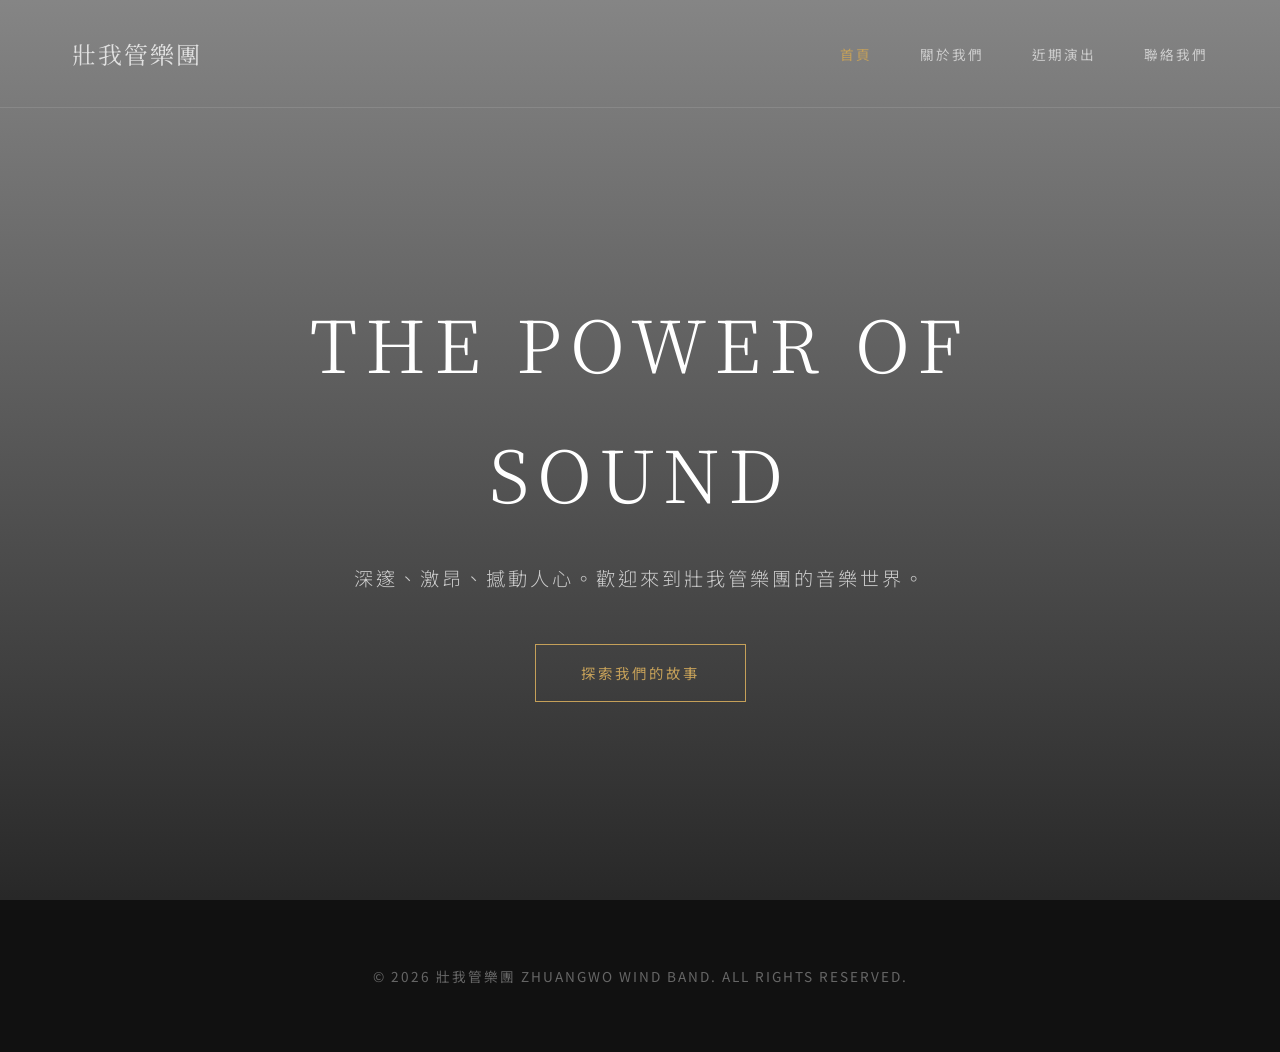
==== index.html @ ab59d2d1 "Add files via upload" ====
<!DOCTYPE html>
<html lang="zh-Hant">
<head>
    <meta charset="UTF-8">
    <meta name="viewport" content="width=device-width, initial-scale=1.0">
    <title>壯我管樂團 Zhuangwo Wind Band</title>
    <link rel="stylesheet" href="style.css">
</head>
<body>

    <!-- 透明底的導覽列 (配合全螢幕圖片) -->
    <nav class="navbar">
        <div class="nav-container">
            <a href="index.html" class="logo">壯我管樂團</a>
            <div class="menu-toggle">☰</div>
            <ul class="nav-links">
                <li><a href="index.html" class="active">首頁</a></li>
                <li><a href="about.html">關於我們</a></li>
                <li><a href="events.html">近期演出</a></li>
                <li><a href="contact.html">聯絡我們</a></li>
            </ul>
        </div>
    </nav>

    <!-- 史詩感滿版首頁視覺 (Style C 氛圍) -->
    <header class="hero">
        <div class="hero-content">
            <h1>THE POWER OF SOUND</h1>
            <p>深邃、激昂、撼動人心。歡迎來到壯我管樂團的音樂世界。</p>
            <a href="about.html" class="btn">探索我們的故事</a>
        </div>
    </header>

    <footer class="footer">
        <p>&copy; 2026 壯我管樂團 ZHUANGWO WIND BAND. ALL RIGHTS RESERVED.</p>
    </footer>

    <script src="script.js"></script>
</body>
</html>
---- style.css ----
@import url('https://fonts.googleapis.com/css2?family=Noto+Serif+TC:wght@300;400;600&family=Noto+Sans+TC:wght@300;400;500&display=swap');

:root {
    --dark-bg: #111111;
    --light-bg: #FAFAFA;
    --white: #FFFFFF;
    --accent-gold: #C5A059;
    --text-dark: #222222;
    --text-light: #E0E0E0;
    --text-gray: #777777;
}

* {
    margin: 0;
    padding: 0;
    box-sizing: border-box;
}

body {
    font-family: 'Noto Sans TC', sans-serif;
    background-color: var(--light-bg);
    color: var(--text-dark);
    line-height: 1.8;
}

h1, h2, h3, h4, .logo, .serif {
    font-family: 'Noto Serif TC', serif;
}

a {
    text-decoration: none;
    transition: all 0.3s ease;
}

/* ----- Navigation ----- */
.navbar {
    position: absolute;
    width: 100%;
    top: 0;
    z-index: 1000;
    padding: 2rem 0;
    border-bottom: 1px solid rgba(255, 255, 255, 0.1);
}

/* 非首頁的導覽列有深色底，才不會被白底蓋住白字 */
.navbar.solid-nav {
    position: relative;
    background-color: var(--dark-bg);
    padding: 1.5rem 0;
}

.nav-container {
    max-width: 1200px;
    margin: 0 auto;
    padding: 0 2rem;
    display: flex;
    justify-content: space-between;
    align-items: center;
}

.logo {
    color: var(--text-light);
    font-size: 1.5rem;
    letter-spacing: 2px;
}

.nav-links {
    list-style: none;
    display: flex;
    gap: 3rem;
}

.nav-links a {
    color: var(--text-light);
    font-size: 0.85rem;
    letter-spacing: 2px;
    text-transform: uppercase;
    opacity: 0.8;
}

.nav-links a:hover,
.nav-links a.active {
    color: var(--accent-gold);
    opacity: 1;
}

.menu-toggle {
    display: none;
    color: var(--text-light);
    font-size: 1.5rem;
    cursor: pointer;
}

/* ----- Hero Section (Cinematic - Style C) ----- */
.hero {
    height: 100vh;
    background: linear-gradient(rgba(17,17,17,0.5), rgba(17,17,17,0.9)), 
                url('https://images.unsplash.com/photo-1465847899084-d164df4dedc6?ixlib=rb-4.0.3&auto=format&fit=crop&w=1920&q=80') center/cover;
    display: flex;
    align-items: center;
    justify-content: center;
    text-align: center;
    color: var(--white);
    padding-top: 80px;
}

.hero-content {
    max-width: 900px;
    padding: 0 20px;
}

.hero h1 {
    font-size: 4.5rem;
    letter-spacing: 8px;
    margin-bottom: 1.5rem;
    font-weight: 300;
}

.hero p {
    font-size: 1.2rem;
    letter-spacing: 3px;
    font-weight: 300;
    color: #CCCCCC;
    margin-bottom: 3rem;
}

/* ----- Page Header (For Inner Pages) ----- */
.page-header {
    background-color: var(--light-bg);
    padding: 100px 20px 60px;
    text-align: center;
}

.page-header h1 {
    font-size: 3.5rem;
    color: var(--dark-bg);
    letter-spacing: 4px;
    font-weight: 400;
}

.page-header p {
    color: var(--accent-gold);
    letter-spacing: 3px;
    font-size: 0.9rem;
    text-transform: uppercase;
    margin-top: 10px;
}

/* ----- Content Sections (Minimalist - Style B) ----- */
.section {
    padding: 6rem 2rem;
    background-color: var(--white);
}

.bg-light {
    background-color: var(--light-bg);
}

.container-sm {
    max-width: 800px;
    margin: 0 auto;
}

.serif-title {
    font-size: 2.2rem;
    text-align: center;
    margin-bottom: 4rem;
    font-weight: 400;
    letter-spacing: 2px;
}

.content-text p {
    font-size: 1.1rem;
    color: var(--text-gray);
    margin-bottom: 2rem;
    text-align: justify;
}

.art-image {
    width: 100%;
    filter: grayscale(100%);
    transition: filter 0.5s ease;
    margin: 3rem 0;
}

.art-image:hover {
    filter: grayscale(0%);
}

/* ----- Buttons ----- */
.btn {
    display: inline-block;
    padding: 15px 45px;
    border: 1px solid var(--accent-gold);
    color: var(--accent-gold);
    background: transparent;
    font-size: 0.9rem;
    letter-spacing: 3px;
    text-transform: uppercase;
    cursor: pointer;
}

.btn:hover {
    background: var(--accent-gold);
    color: var(--dark-bg);
}

/* ----- Event Grid (Minimalist) ----- */
.event-list {
    max-width: 900px;
    margin: 0 auto;
}

.event-item {
    display: flex;
    padding: 3rem 0;
    border-bottom: 1px solid #EEEEEE;
    align-items: center;
}

.event-item:last-child {
    border-bottom: none;
}

.event-date {
    flex: 0 0 150px;
    text-align: left;
}

.event-date .day {
    font-size: 4rem;
    font-family: 'Noto Serif TC', serif;
    color: var(--dark-bg);
    line-height: 1;
}

.event-date .month {
    font-size: 1rem;
    color: var(--accent-gold);
    letter-spacing: 3px;
    text-transform: uppercase;
    display: block;
    margin-top: 10px;
}

.event-details {
    flex: 1;
    padding-left: 2rem;
}

.event-details h3 {
    font-size: 1.8rem;
    margin-bottom: 0.5rem;
    font-weight: 400;
}

.event-details p {
    color: var(--text-gray);
    font-size: 1rem;
    letter-spacing: 1px;
}

/* ----- Form (Minimalist) ----- */
.minimal-form {
    max-width: 600px;
    margin: 0 auto;
}

.form-group {
    margin-bottom: 2.5rem;
}

.form-control {
    width: 100%;
    padding: 15px 0;
    border: none;
    border-bottom: 1px solid #CCCCCC;
    background: transparent;
    font-size: 1.1rem;
    font-family: inherit;
    color: var(--text-dark);
    transition: border-color 0.3s;
}

.form-control:focus {
    outline: none;
    border-color: var(--dark-bg);
}

.form-control::placeholder {
    color: #AAAAAA;
    font-weight: 300;
}

.submit-wrap {
    text-align: center;
    margin-top: 3rem;
}

.form-status {
    margin-top: 20px;
    font-size: 0.95rem;
    letter-spacing: 1px;
}

/* ----- Footer ----- */
.footer {
    background-color: var(--dark-bg);
    color: #666666;
    text-align: center;
    padding: 4rem 2rem;
    font-size: 0.85rem;
    letter-spacing: 2px;
    text-transform: uppercase;
}

/* ----- Responsive ----- */
@media (max-width: 768px) {
    .menu-toggle {
        display: block;
    }
    .nav-links {
        display: none;
        flex-direction: column;
        width: 100%;
        position: absolute;
        top: 100%;
        left: 0;
        background-color: var(--dark-bg);
        padding: 2rem 0;
        text-align: center;
    }
    .nav-links.active {
        display: flex;
    }
    .hero h1 {
        font-size: 2.5rem;
    }
    .hero p {
        font-size: 1rem;
    }
    .event-item {
        flex-direction: column;
        align-items: flex-start;
    }
    .event-details {
        padding-left: 0;
        margin-top: 1.5rem;
    }
}
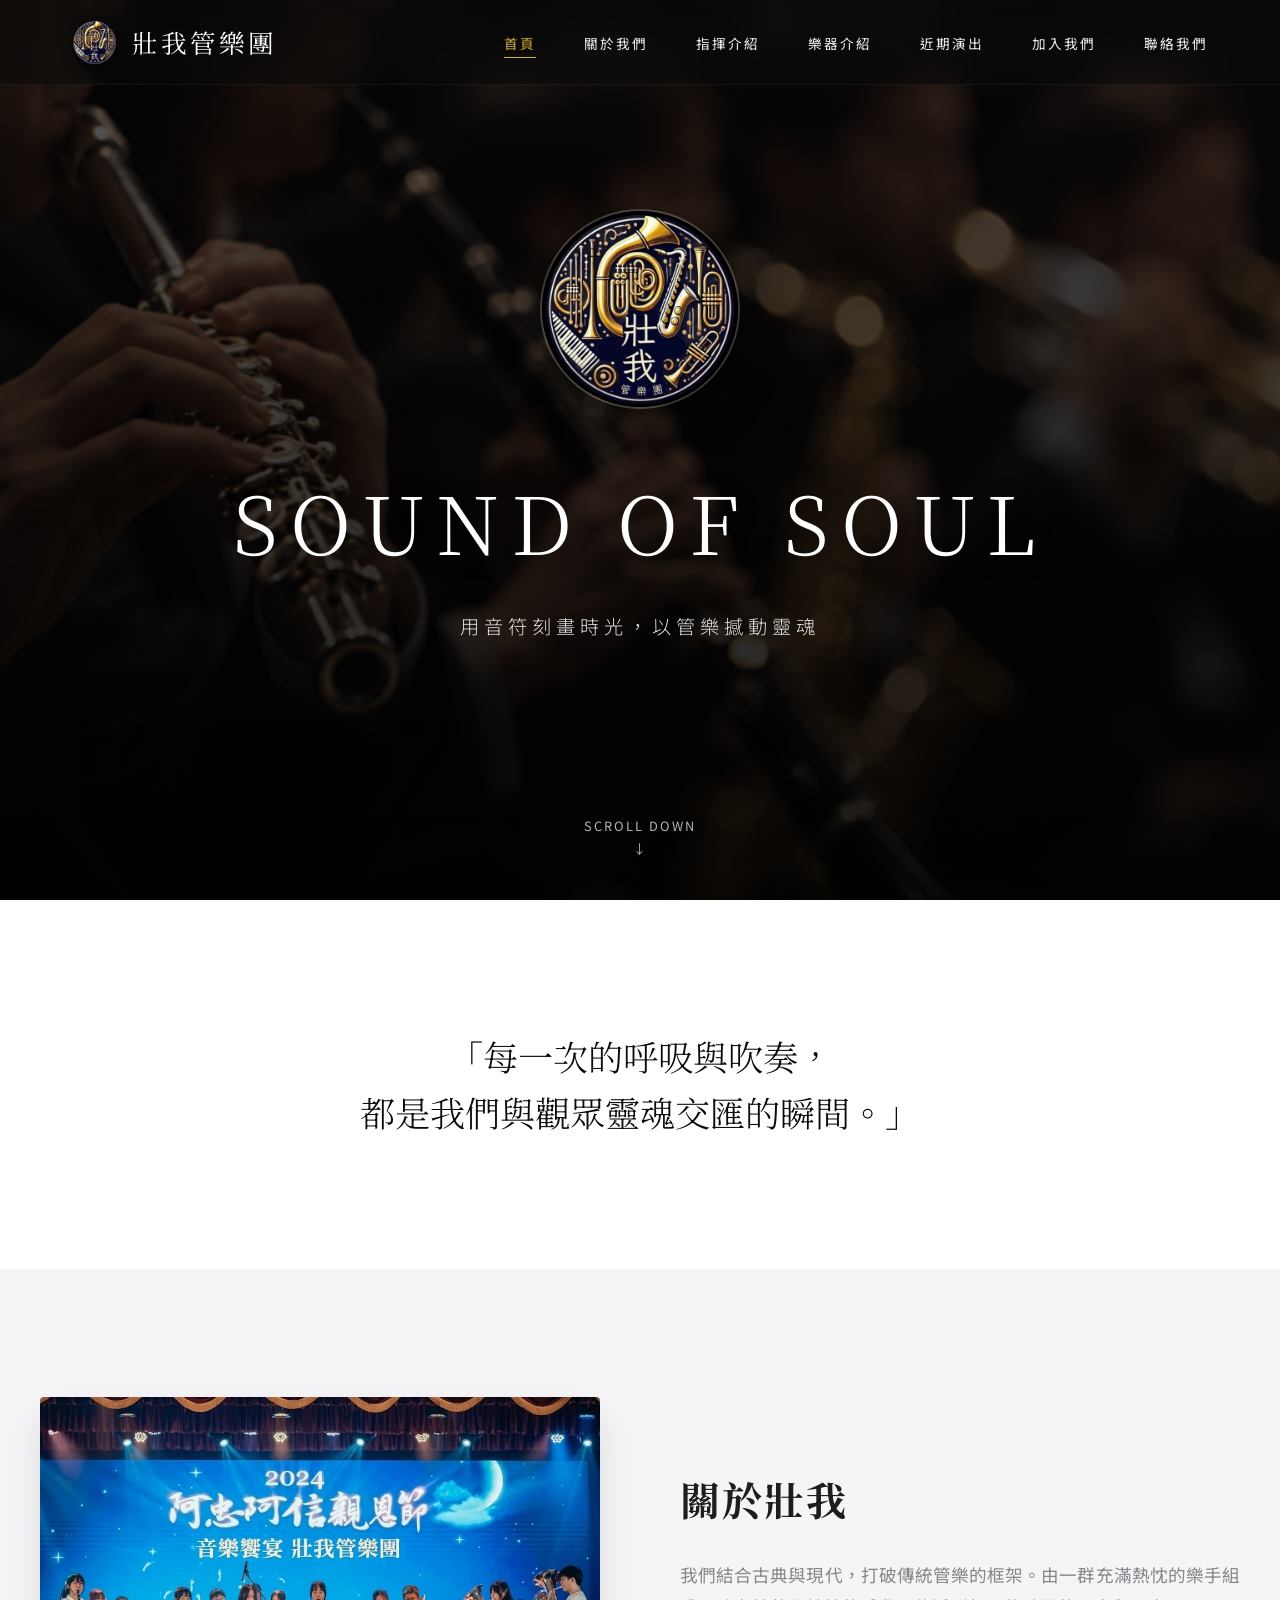
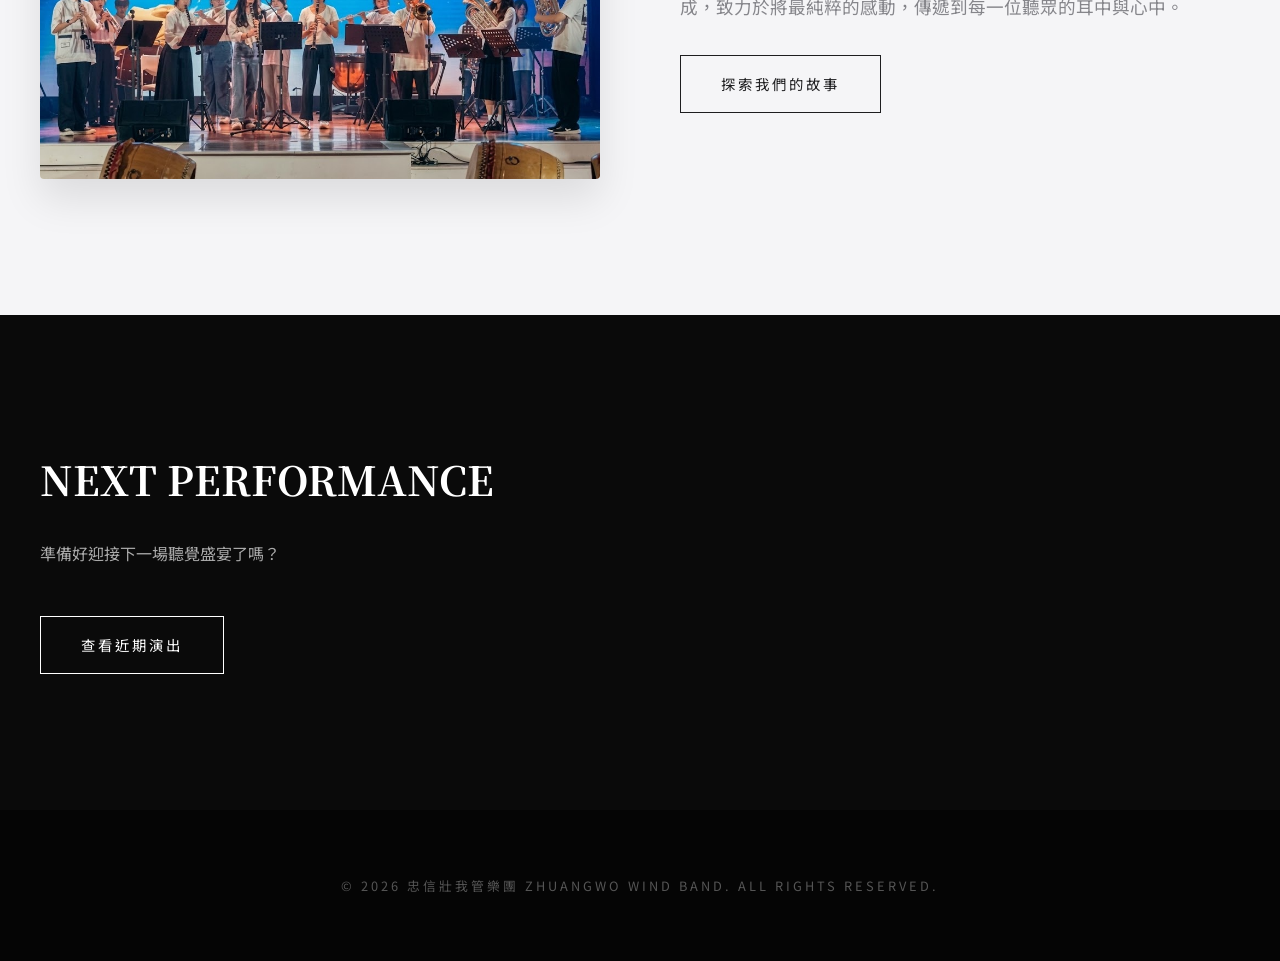
==== commit 15ae7955: "Add files via upload" ====
--- a/index.html
+++ b/index.html
@@ -4,37 +4,63 @@
     <meta charset="UTF-8">
     <meta name="viewport" content="width=device-width, initial-scale=1.0">
     <title>壯我管樂團 Zhuangwo Wind Band</title>
+    <link href="https://unpkg.com/aos@2.3.1/dist/aos.css" rel="stylesheet">
     <link rel="stylesheet" href="style.css">
 </head>
 <body>
-
-    <!-- 透明底的導覽列 (配合全螢幕圖片) -->
     <nav class="navbar">
         <div class="nav-container">
-            <a href="index.html" class="logo">壯我管樂團</a>
+            <a href="index.html" class="logo" style="display: flex; align-items: center; gap: 15px;">
+                <img src="assets/main_logo.jpg" alt="Logo" style="height: 45px; width: 45px; border-radius: 50%; box-shadow: 0 4px 10px rgba(0,0,0,0.5);"> 壯我管樂團
+            </a>
             <div class="menu-toggle">☰</div>
             <ul class="nav-links">
                 <li><a href="index.html" class="active">首頁</a></li>
                 <li><a href="about.html">關於我們</a></li>
+                <li><a href="conductor.html">指揮介紹</a></li>
+                <li><a href="instruments.html">樂器介紹</a></li>
                 <li><a href="events.html">近期演出</a></li>
+                <li><a href="join.html">加入我們</a></li>
                 <li><a href="contact.html">聯絡我們</a></li>
             </ul>
         </div>
     </nav>
-
-    <!-- 史詩感滿版首頁視覺 (Style C 氛圍) -->
-    <header class="hero">
-        <div class="hero-content">
-            <h1>THE POWER OF SOUND</h1>
-            <p>深邃、激昂、撼動人心。歡迎來到壯我管樂團的音樂世界。</p>
-            <a href="about.html" class="btn">探索我們的故事</a>
+    <header class="hero" style="background-image: linear-gradient(rgba(10,10,10,0.5), rgba(10,10,10,0.5)), url('assets/hero_bg.png');">
+        <div class="hero-content" data-aos="fade-up" data-aos-duration="1500">
+            <img src="assets/main_logo.jpg" alt="壯我管樂團 Logo" style="width: 200px; height: 200px; border-radius: 50%; margin-bottom: 2rem; box-shadow: 0 15px 40px rgba(0,0,0,0.5); border: 2px solid rgba(255,255,255,0.2);">
+            <h1>SOUND OF SOUL</h1>
+            <p>用音符刻畫時光，以管樂撼動靈魂</p>
         </div>
+        <div class="scroll-indicator">SCROLL DOWN<br>↓</div>
     </header>
-
+    <section class="section bg-white">
+        <div class="container-sm" data-aos="fade-up">
+            <h2 class="serif quote-text">「每一次的呼吸與吹奏，<br>都是我們與觀眾靈魂交匯的瞬間。」</h2>
+        </div>
+    </section>
+    <section class="section">
+        <div class="container split-layout">
+            <div class="split-img" data-aos="fade-right">
+                <img src="assets/performance.jpg" alt="樂團演出">
+            </div>
+            <div class="split-text" data-aos="fade-left" data-aos-delay="200">
+                <h2 class="serif">關於壯我</h2>
+                <p>我們結合古典與現代，打破傳統管樂的框架。由一群充滿熱忱的樂手組成，致力於將最純粹的感動，傳遞到每一位聽眾的耳中與心中。</p>
+                <a href="about.html" class="btn">探索我們的故事</a>
+            </div>
+        </div>
+    </section>
+    <section class="section bg-dark">
+        <div class="container text-center" data-aos="fade-up">
+            <h2 class="serif" style="font-size: 2.5rem; margin-bottom: 1.5rem;">NEXT PERFORMANCE</h2>
+            <p style="color: #AAA; margin-bottom: 3rem;">準備好迎接下一場聽覺盛宴了嗎？</p>
+            <a href="events.html" class="btn btn-light">查看近期演出</a>
+        </div>
+    </section>
     <footer class="footer">
-        <p>&copy; 2026 壯我管樂團 ZHUANGWO WIND BAND. ALL RIGHTS RESERVED.</p>
+        <p>&copy; 2026 忠信壯我管樂團 ZHUANGWO WIND BAND. ALL RIGHTS RESERVED.</p>
     </footer>
-
+    <script src="https://unpkg.com/aos@2.3.1/dist/aos.js"></script>
     <script src="script.js"></script>
 </body>
 </html>
--- a/style.css
+++ b/style.css
@@ -1,52 +1,42 @@
 @import url('https://fonts.googleapis.com/css2?family=Noto+Serif+TC:wght@300;400;600&family=Noto+Sans+TC:wght@300;400;500&display=swap');
 
 :root {
-    --dark-bg: #111111;
-    --light-bg: #FAFAFA;
+    --dark-bg: #0a0a0a;
+    --light-bg: #F5F5F7;
     --white: #FFFFFF;
-    --accent-gold: #C5A059;
-    --text-dark: #222222;
-    --text-light: #E0E0E0;
-    --text-gray: #777777;
-}
-
-* {
-    margin: 0;
-    padding: 0;
-    box-sizing: border-box;
-}
+    --accent-gold: #D4AF37;
+    --text-dark: #1D1D1F;
+    --text-light: #F5F5F7;
+    --text-gray: #86868B;
+}
+
+* { margin: 0; padding: 0; box-sizing: border-box; }
 
 body {
     font-family: 'Noto Sans TC', sans-serif;
     background-color: var(--light-bg);
     color: var(--text-dark);
     line-height: 1.8;
-}
-
-h1, h2, h3, h4, .logo, .serif {
-    font-family: 'Noto Serif TC', serif;
-}
-
-a {
-    text-decoration: none;
-    transition: all 0.3s ease;
-}
-
-/* ----- Navigation ----- */
+    overflow-x: hidden;
+}
+
+h1, h2, h3, h4, .logo, .serif { font-family: 'Noto Serif TC', serif; }
+
+a { text-decoration: none; transition: all 0.3s ease; }
+
+/* ----- Navbar (Glassmorphism) ----- */
 .navbar {
-    position: absolute;
+    position: fixed;
     width: 100%;
     top: 0;
     z-index: 1000;
-    padding: 2rem 0;
-    border-bottom: 1px solid rgba(255, 255, 255, 0.1);
-}
-
-/* 非首頁的導覽列有深色底，才不會被白底蓋住白字 */
-.navbar.solid-nav {
-    position: relative;
-    background-color: var(--dark-bg);
-    padding: 1.5rem 0;
+    padding: 1.2rem 0;
+    /* 毛玻璃特效 */
+    background: rgba(10, 10, 10, 0.6);
+    backdrop-filter: blur(12px);
+    -webkit-backdrop-filter: blur(12px);
+    border-bottom: 1px solid rgba(255, 255, 255, 0.05);
+    transition: padding 0.3s ease;
 }
 
 .nav-container {
@@ -59,9 +49,9 @@
 }
 
 .logo {
-    color: var(--text-light);
-    font-size: 1.5rem;
-    letter-spacing: 2px;
+    color: var(--white);
+    font-size: 1.6rem;
+    letter-spacing: 3px;
 }
 
 .nav-links {
@@ -75,276 +65,233 @@
     font-size: 0.85rem;
     letter-spacing: 2px;
     text-transform: uppercase;
-    opacity: 0.8;
-}
-
-.nav-links a:hover,
-.nav-links a.active {
-    color: var(--accent-gold);
-    opacity: 1;
-}
-
-.menu-toggle {
-    display: none;
-    color: var(--text-light);
-    font-size: 1.5rem;
-    cursor: pointer;
-}
-
-/* ----- Hero Section (Cinematic - Style C) ----- */
+    position: relative;
+}
+
+/* Hover 底線特效 */
+.nav-links a::after {
+    content: '';
+    position: absolute;
+    width: 0;
+    height: 1px;
+    bottom: -5px;
+    left: 50%;
+    background-color: var(--accent-gold);
+    transition: all 0.3s ease;
+    transform: translateX(-50%);
+}
+
+.nav-links a:hover::after, .nav-links a.active::after { width: 100%; }
+.nav-links a:hover, .nav-links a.active { color: var(--accent-gold); }
+
+.menu-toggle { display: none; color: var(--white); font-size: 1.5rem; cursor: pointer; }
+
+/* ----- Hero Section (Parallax) ----- */
 .hero {
     height: 100vh;
-    background: linear-gradient(rgba(17,17,17,0.5), rgba(17,17,17,0.9)), 
-                url('https://images.unsplash.com/photo-1465847899084-d164df4dedc6?ixlib=rb-4.0.3&auto=format&fit=crop&w=1920&q=80') center/cover;
+    /* 視差滾動關鍵屬性 */
+    background-attachment: fixed;
+    background-position: center;
+    background-repeat: no-repeat;
+    background-size: cover;
     display: flex;
     align-items: center;
     justify-content: center;
     text-align: center;
     color: var(--white);
-    padding-top: 80px;
+    position: relative;
+}
+
+/* 黑色遮罩 */
+.hero::before {
+    content: '';
+    position: absolute;
+    top: 0; left: 0; width: 100%; height: 100%;
+    background: linear-gradient(to bottom, rgba(0,0,0,0.3) 0%, rgba(0,0,0,0.8) 100%);
 }
 
 .hero-content {
+    position: relative;
+    z-index: 1;
     max-width: 900px;
     padding: 0 20px;
 }
 
 .hero h1 {
-    font-size: 4.5rem;
-    letter-spacing: 8px;
-    margin-bottom: 1.5rem;
+    font-size: 5rem;
+    letter-spacing: 12px;
+    margin-bottom: 1rem;
     font-weight: 300;
+    text-shadow: 0 4px 20px rgba(0,0,0,0.5);
 }
 
 .hero p {
     font-size: 1.2rem;
-    letter-spacing: 3px;
+    letter-spacing: 5px;
     font-weight: 300;
-    color: #CCCCCC;
+    color: #E0E0E0;
     margin-bottom: 3rem;
 }
 
-/* ----- Page Header (For Inner Pages) ----- */
+/* 向下滾動提示 */
+.scroll-indicator {
+    position: absolute;
+    bottom: 40px;
+    left: 50%;
+    transform: translateX(-50%);
+    z-index: 1;
+    color: var(--white);
+    font-size: 0.8rem;
+    letter-spacing: 2px;
+    animation: bounce 2s infinite;
+    opacity: 0.7;
+}
+
+@keyframes bounce {
+    0%, 20%, 50%, 80%, 100% { transform: translateY(0) translateX(-50%); }
+    40% { transform: translateY(-15px) translateX(-50%); }
+    60% { transform: translateY(-7px) translateX(-50%); }
+}
+
+/* ----- Layout Sections ----- */
+.section { padding: 8rem 2rem; }
+.bg-white { background-color: var(--white); }
+.bg-dark { background-color: var(--dark-bg); color: var(--white); }
+
+.container { max-width: 1200px; margin: 0 auto; }
+.container-sm { max-width: 800px; margin: 0 auto; text-align: center; }
+
+/* 引言區塊 */
+.quote-text {
+    font-size: 2.2rem;
+    line-height: 1.6;
+    font-weight: 300;
+    color: var(--dark-bg);
+}
+
+/* 圖文並排區塊 */
+.split-layout {
+    display: flex;
+    align-items: center;
+    gap: 5rem;
+}
+
+.split-img {
+    flex: 1;
+    position: relative;
+}
+
+.split-img img {
+    width: 100%;
+    border-radius: 4px;
+    box-shadow: 0 20px 40px rgba(0,0,0,0.1);
+    transition: transform 0.5s ease;
+}
+
+.split-img img:hover { transform: scale(1.02); }
+
+.split-text { flex: 1; }
+.split-text h2 { font-size: 2.5rem; margin-bottom: 1.5rem; letter-spacing: 2px; }
+.split-text p { color: var(--text-gray); font-size: 1.1rem; margin-bottom: 2rem; text-align: justify; }
+
+/* ----- Page Header (Inner Pages) ----- */
 .page-header {
-    background-color: var(--light-bg);
-    padding: 100px 20px 60px;
+    background-color: var(--dark-bg);
+    padding: 160px 20px 80px;
     text-align: center;
-}
-
-.page-header h1 {
-    font-size: 3.5rem;
-    color: var(--dark-bg);
-    letter-spacing: 4px;
-    font-weight: 400;
-}
-
-.page-header p {
-    color: var(--accent-gold);
-    letter-spacing: 3px;
-    font-size: 0.9rem;
-    text-transform: uppercase;
-    margin-top: 10px;
-}
-
-/* ----- Content Sections (Minimalist - Style B) ----- */
-.section {
-    padding: 6rem 2rem;
-    background-color: var(--white);
-}
-
-.bg-light {
-    background-color: var(--light-bg);
-}
-
-.container-sm {
-    max-width: 800px;
-    margin: 0 auto;
-}
-
-.serif-title {
-    font-size: 2.2rem;
-    text-align: center;
-    margin-bottom: 4rem;
-    font-weight: 400;
-    letter-spacing: 2px;
-}
-
-.content-text p {
-    font-size: 1.1rem;
-    color: var(--text-gray);
-    margin-bottom: 2rem;
-    text-align: justify;
-}
-
-.art-image {
-    width: 100%;
-    filter: grayscale(100%);
-    transition: filter 0.5s ease;
-    margin: 3rem 0;
-}
-
-.art-image:hover {
-    filter: grayscale(0%);
-}
+    color: var(--white);
+}
+
+.page-header h1 { font-size: 3.5rem; letter-spacing: 6px; font-weight: 300; }
+.page-header p { color: var(--accent-gold); letter-spacing: 4px; font-size: 0.9rem; text-transform: uppercase; margin-top: 15px; }
 
 /* ----- Buttons ----- */
 .btn {
     display: inline-block;
-    padding: 15px 45px;
-    border: 1px solid var(--accent-gold);
-    color: var(--accent-gold);
+    padding: 15px 40px;
     background: transparent;
+    color: var(--text-dark);
+    border: 1px solid var(--text-dark);
     font-size: 0.9rem;
     letter-spacing: 3px;
     text-transform: uppercase;
-    cursor: pointer;
-}
-
-.btn:hover {
-    background: var(--accent-gold);
-    color: var(--dark-bg);
-}
-
-/* ----- Event Grid (Minimalist) ----- */
-.event-list {
-    max-width: 900px;
-    margin: 0 auto;
-}
-
+    position: relative;
+    overflow: hidden;
+    z-index: 1;
+}
+
+.btn::before {
+    content: '';
+    position: absolute;
+    top: 0; left: -100%; width: 100%; height: 100%;
+    background-color: var(--text-dark);
+    transition: all 0.4s ease;
+    z-index: -1;
+}
+
+.btn:hover { color: var(--white); }
+.btn:hover::before { left: 0; }
+
+.btn-light { border-color: var(--white); color: var(--white); }
+.btn-light::before { background-color: var(--white); }
+.btn-light:hover { color: var(--dark-bg); }
+
+/* ----- Minimal Form ----- */
+.minimal-form { max-width: 600px; margin: 0 auto; text-align: left; }
+.form-group { margin-bottom: 3rem; }
+.form-control {
+    width: 100%; padding: 10px 0; border: none; border-bottom: 1px solid #CCC;
+    background: transparent; font-size: 1.2rem; font-family: inherit; transition: border-color 0.3s;
+}
+.form-control:focus { outline: none; border-color: var(--accent-gold); }
+.submit-wrap { text-align: center; margin-top: 4rem; }
+.form-status { margin-top: 20px; font-size: 1rem; letter-spacing: 1px; }
+
+/* ----- Events List ----- */
 .event-item {
-    display: flex;
-    padding: 3rem 0;
-    border-bottom: 1px solid #EEEEEE;
-    align-items: center;
-}
-
-.event-item:last-child {
-    border-bottom: none;
-}
-
-.event-date {
-    flex: 0 0 150px;
-    text-align: left;
-}
-
-.event-date .day {
-    font-size: 4rem;
-    font-family: 'Noto Serif TC', serif;
-    color: var(--dark-bg);
-    line-height: 1;
-}
-
-.event-date .month {
-    font-size: 1rem;
-    color: var(--accent-gold);
-    letter-spacing: 3px;
-    text-transform: uppercase;
-    display: block;
-    margin-top: 10px;
-}
-
-.event-details {
-    flex: 1;
-    padding-left: 2rem;
-}
-
-.event-details h3 {
-    font-size: 1.8rem;
-    margin-bottom: 0.5rem;
-    font-weight: 400;
-}
-
-.event-details p {
-    color: var(--text-gray);
-    font-size: 1rem;
-    letter-spacing: 1px;
-}
-
-/* ----- Form (Minimalist) ----- */
-.minimal-form {
-    max-width: 600px;
-    margin: 0 auto;
-}
-
-.form-group {
-    margin-bottom: 2.5rem;
-}
-
-.form-control {
-    width: 100%;
-    padding: 15px 0;
-    border: none;
-    border-bottom: 1px solid #CCCCCC;
-    background: transparent;
-    font-size: 1.1rem;
-    font-family: inherit;
-    color: var(--text-dark);
-    transition: border-color 0.3s;
-}
-
-.form-control:focus {
-    outline: none;
-    border-color: var(--dark-bg);
-}
-
-.form-control::placeholder {
-    color: #AAAAAA;
-    font-weight: 300;
-}
-
-.submit-wrap {
-    text-align: center;
-    margin-top: 3rem;
-}
-
-.form-status {
-    margin-top: 20px;
-    font-size: 0.95rem;
-    letter-spacing: 1px;
-}
+    display: flex; padding: 3rem 0; border-bottom: 1px solid #E5E5E5; align-items: center; transition: background 0.3s;
+}
+.event-item:hover { background-color: var(--white); padding-left: 20px; padding-right: 20px; border-radius: 8px;}
+.event-date { flex: 0 0 120px; }
+.event-date .day { font-size: 3.5rem; font-family: 'Noto Serif TC', serif; line-height: 1; }
+.event-date .month { font-size: 0.9rem; color: var(--accent-gold); letter-spacing: 3px; text-transform: uppercase; margin-top: 10px; display: block; }
+.event-details { flex: 1; }
+.event-details h3 { font-size: 1.6rem; font-weight: 400; margin-bottom: 5px; }
 
 /* ----- Footer ----- */
-.footer {
-    background-color: var(--dark-bg);
-    color: #666666;
-    text-align: center;
-    padding: 4rem 2rem;
-    font-size: 0.85rem;
-    letter-spacing: 2px;
-    text-transform: uppercase;
-}
+.footer { background-color: #050505; color: #555; text-align: center; padding: 4rem 2rem; font-size: 0.8rem; letter-spacing: 3px; }
 
 /* ----- Responsive ----- */
 @media (max-width: 768px) {
-    .menu-toggle {
-        display: block;
+    .menu-toggle { display: block; }
+    .nav-links {
+        display: none; flex-direction: column; width: 100%; position: absolute;
+        top: 100%; left: 0; background: rgba(10,10,10,0.95); padding: 2rem 0; text-align: center;
     }
-    .nav-links {
-        display: none;
-        flex-direction: column;
-        width: 100%;
-        position: absolute;
-        top: 100%;
-        left: 0;
-        background-color: var(--dark-bg);
-        padding: 2rem 0;
-        text-align: center;
-    }
-    .nav-links.active {
-        display: flex;
-    }
-    .hero h1 {
-        font-size: 2.5rem;
-    }
-    .hero p {
-        font-size: 1rem;
-    }
-    .event-item {
-        flex-direction: column;
-        align-items: flex-start;
-    }
-    .event-details {
-        padding-left: 0;
-        margin-top: 1.5rem;
-    }
-}
+    .nav-links.active { display: flex; }
+    .hero h1 { font-size: 3rem; letter-spacing: 6px; }
+    .split-layout { flex-direction: column; gap: 3rem; }
+    .event-item { flex-direction: column; align-items: flex-start; }
+    .event-item:hover { padding-left: 0; }
+    .event-details { margin-top: 1rem; }
+}
+
+/* Instagram Button */
+.ig-btn {
+    display: inline-flex;
+    align-items: center;
+    justify-content: center;
+    background: linear-gradient(45deg, #f09433 0%, #e6683c 25%, #dc2743 50%, #cc2366 75%, #bc1888 100%);
+    color: white;
+    padding: 12px 25px;
+    border-radius: 50px;
+    text-decoration: none;
+    font-weight: bold;
+    transition: transform 0.3s ease, box-shadow 0.3s ease;
+    margin-top: 15px;
+}
+.ig-btn:hover {
+    transform: translateY(-3px);
+    box-shadow: 0 10px 20px rgba(220, 39, 67, 0.3);
+    color: white;
+}
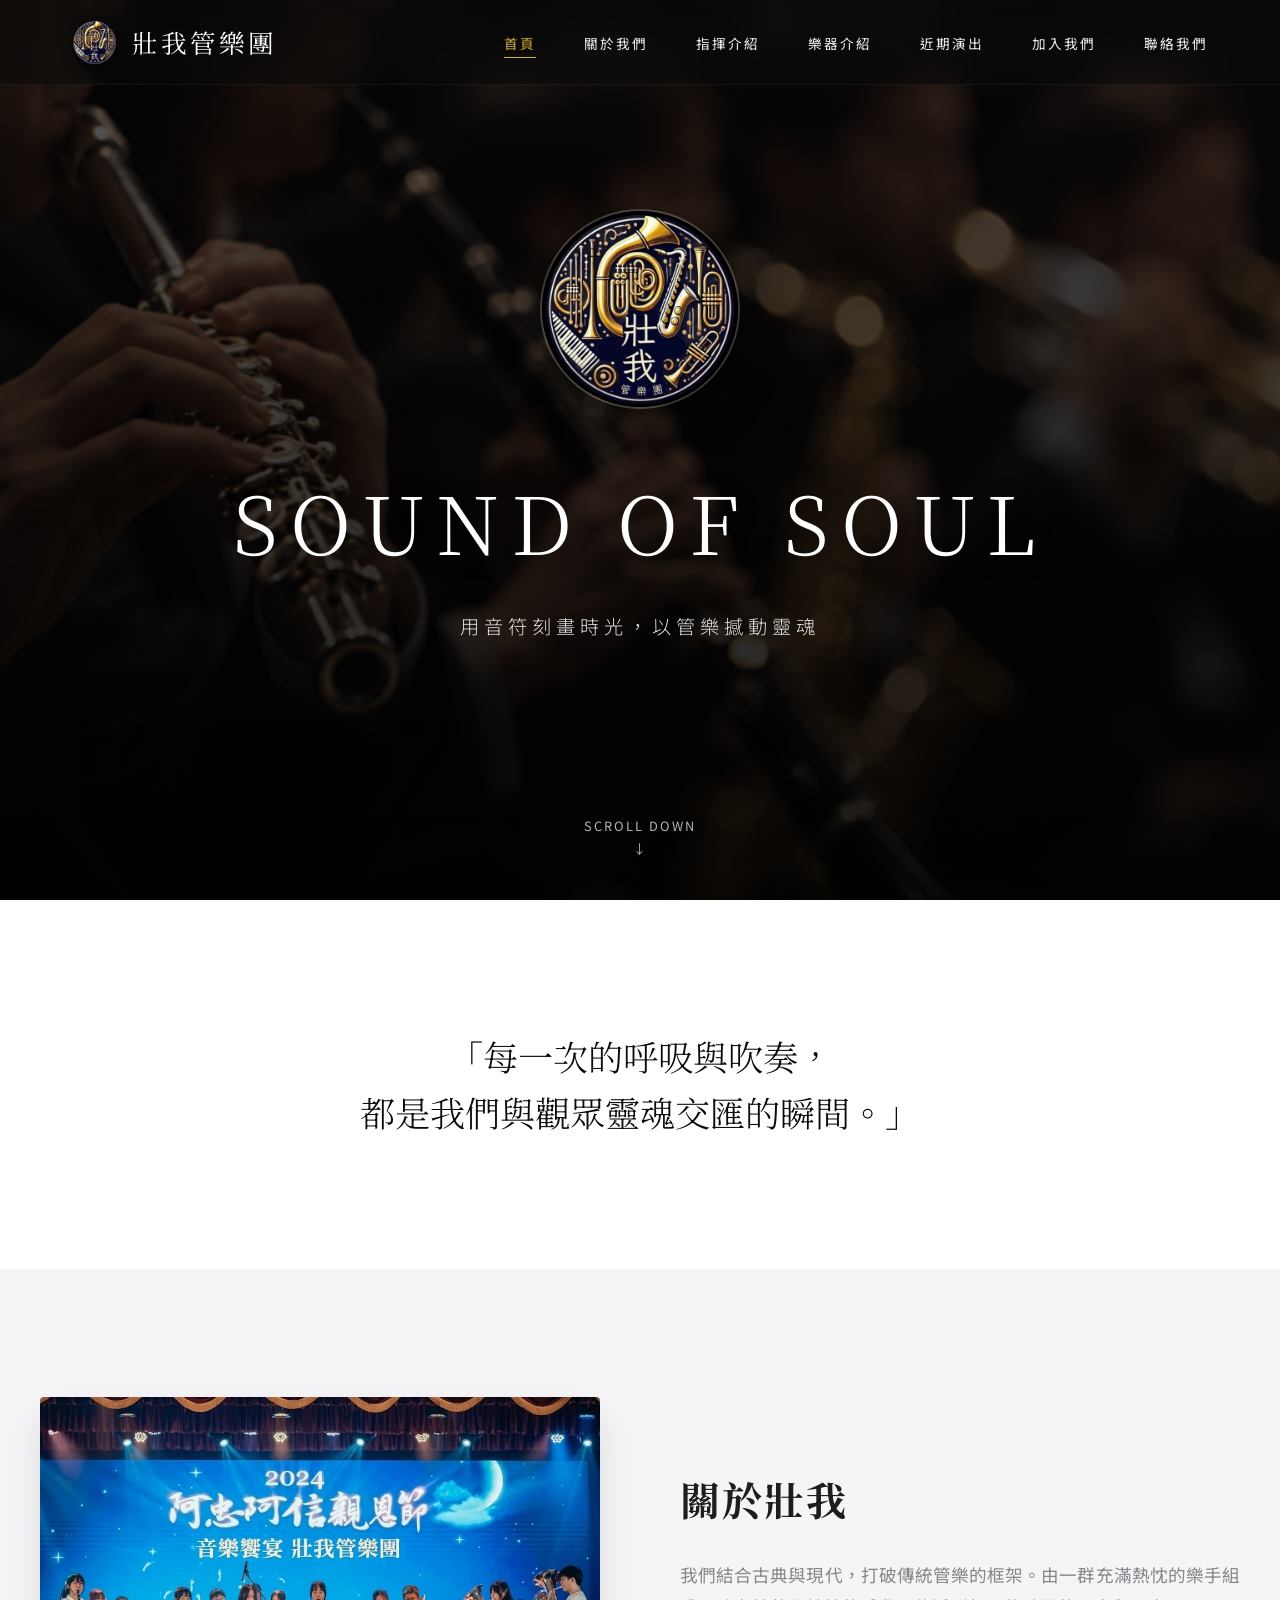
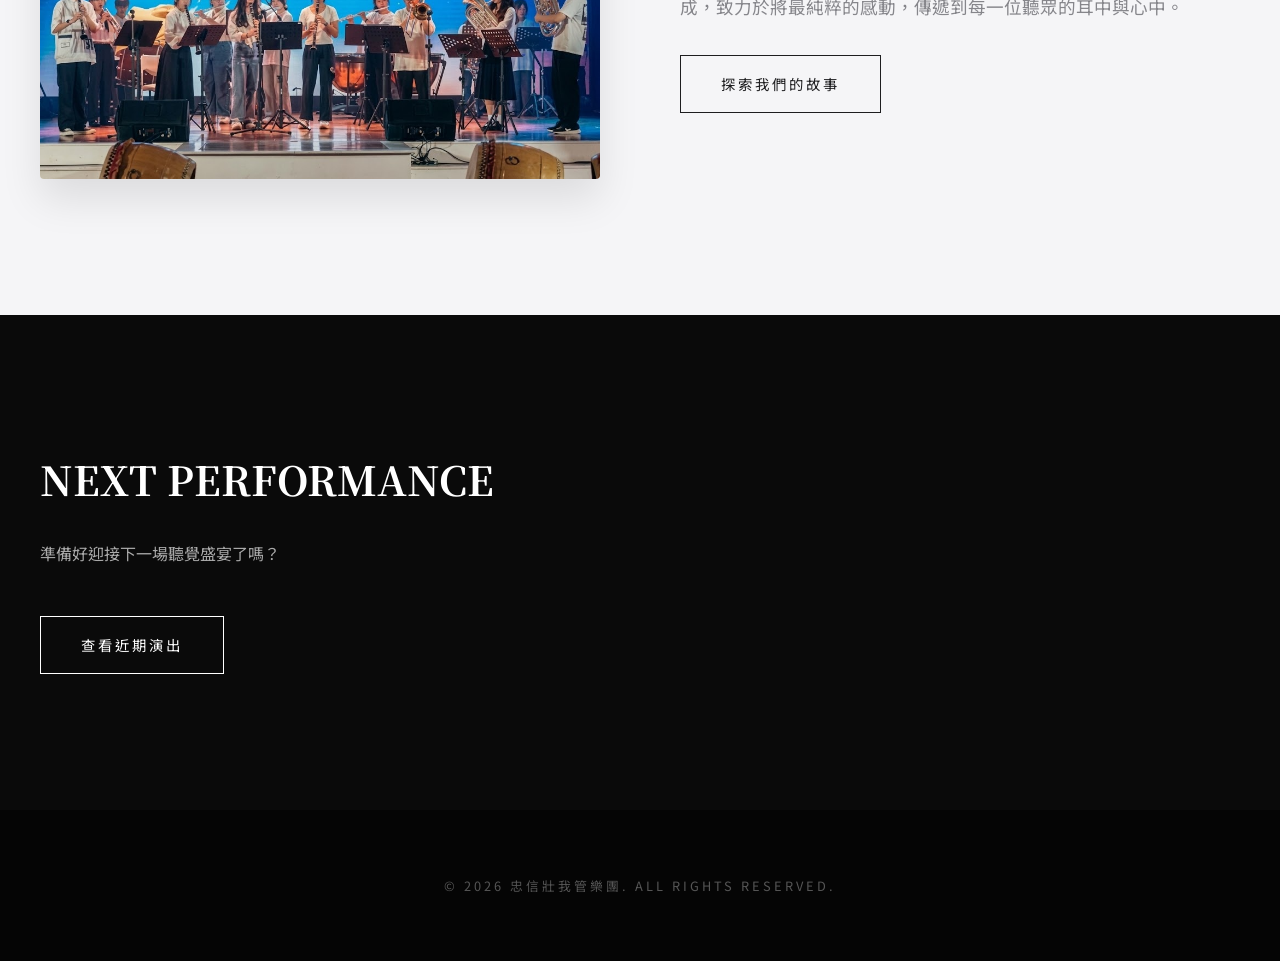
==== commit b0819468: "Add files via upload" ====
--- a/index.html
+++ b/index.html
@@ -2,10 +2,13 @@
 <html lang="zh-Hant">
 <head>
     <meta charset="UTF-8">
-    <meta name="viewport" content="width=device-width, initial-scale=1.0">
-    <title>壯我管樂團 Zhuangwo Wind Band</title>
+    <meta name="viewport" content="width=device-width, initial-scale=1.0">
+    <meta name="description" content="忠信壯我管樂團官方網站。歡迎熱愛音樂的你加入壯我！">
+    <meta name="keywords" content="忠信壯我管樂團, 壯我管樂團, 忠信學校, 管樂團, 音樂班, 樂團招生, 新竹管樂">
+    <title>壯我管樂團</title>
     <link href="https://unpkg.com/aos@2.3.1/dist/aos.css" rel="stylesheet">
     <link rel="stylesheet" href="style.css">
+    <link rel="icon" href="assets/favicon.png" type="image/png">
 </head>
 <body>
     <nav class="navbar">
@@ -58,7 +61,7 @@
         </div>
     </section>
     <footer class="footer">
-        <p>&copy; 2026 忠信壯我管樂團 ZHUANGWO WIND BAND. ALL RIGHTS RESERVED.</p>
+        <p>&copy; 2026 忠信壯我管樂團. ALL RIGHTS RESERVED.</p>
     </footer>
     <script src="https://unpkg.com/aos@2.3.1/dist/aos.js"></script>
     <script src="script.js"></script>
